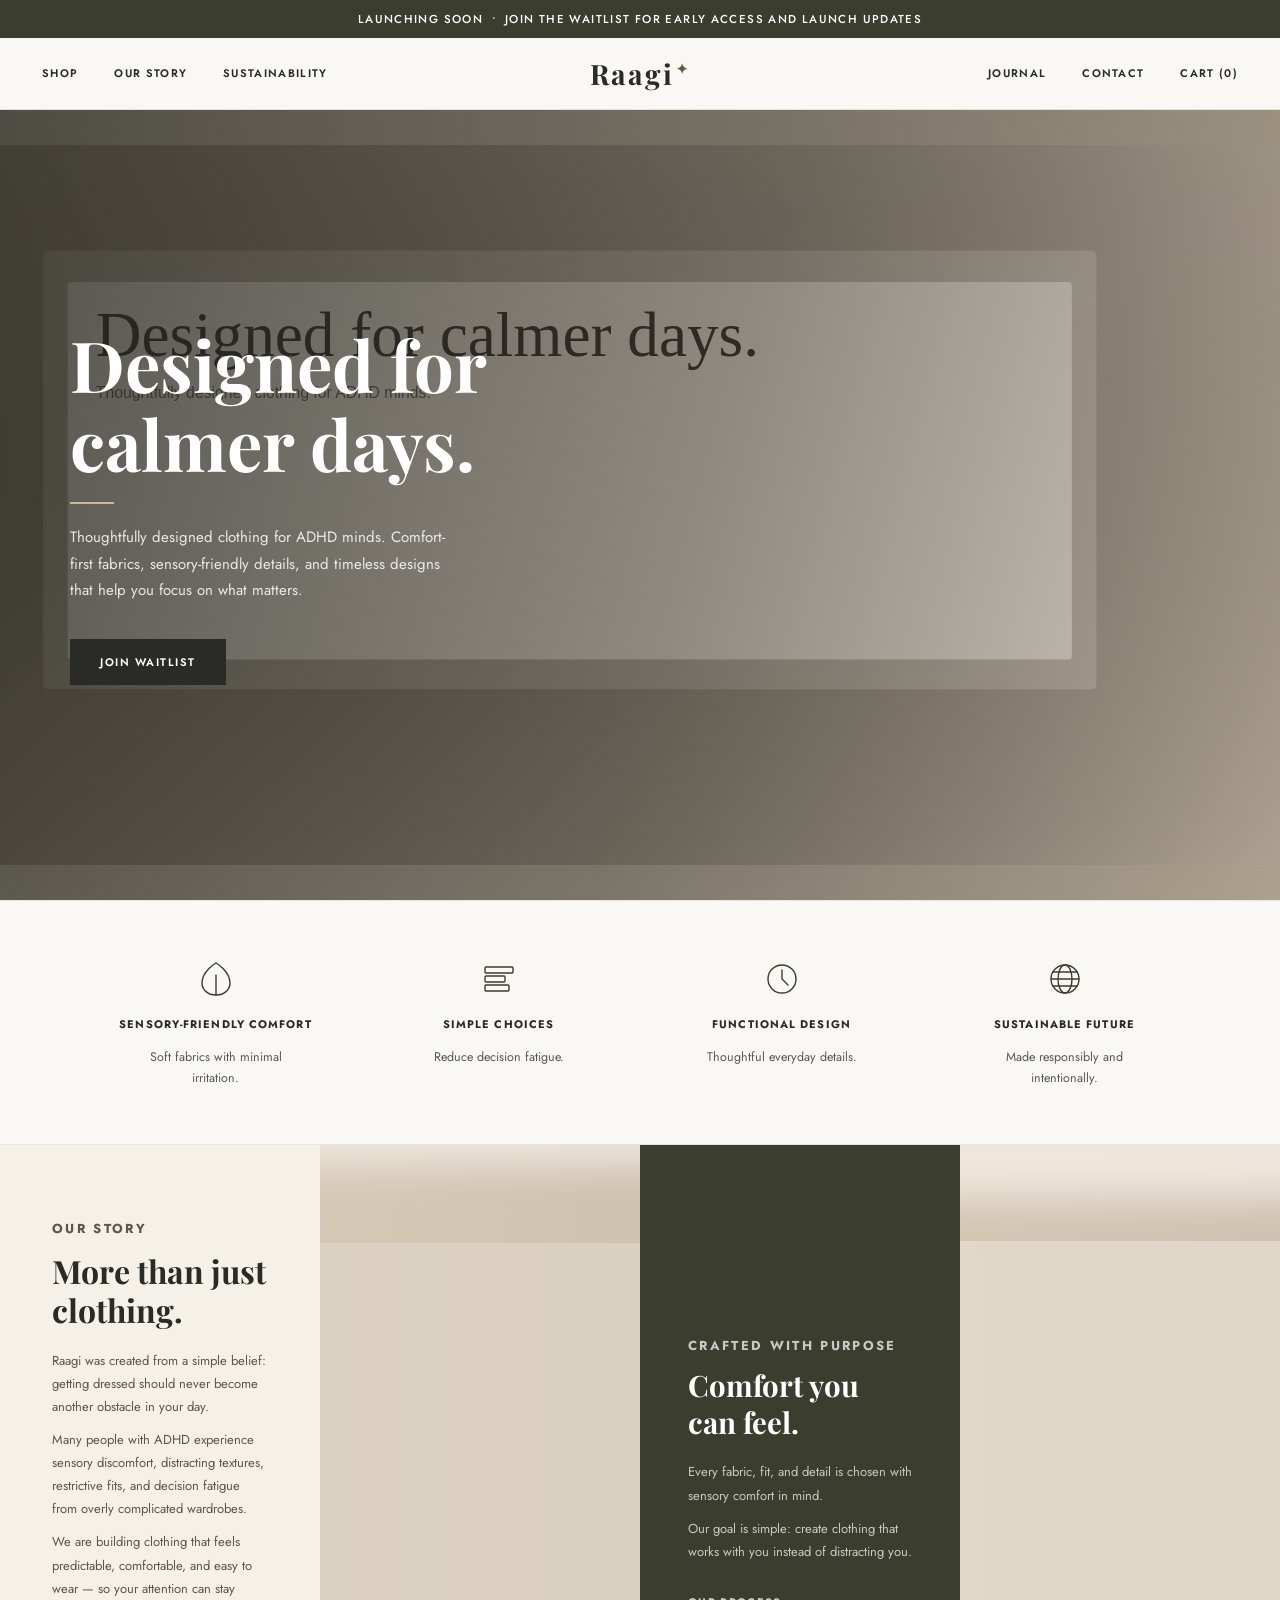
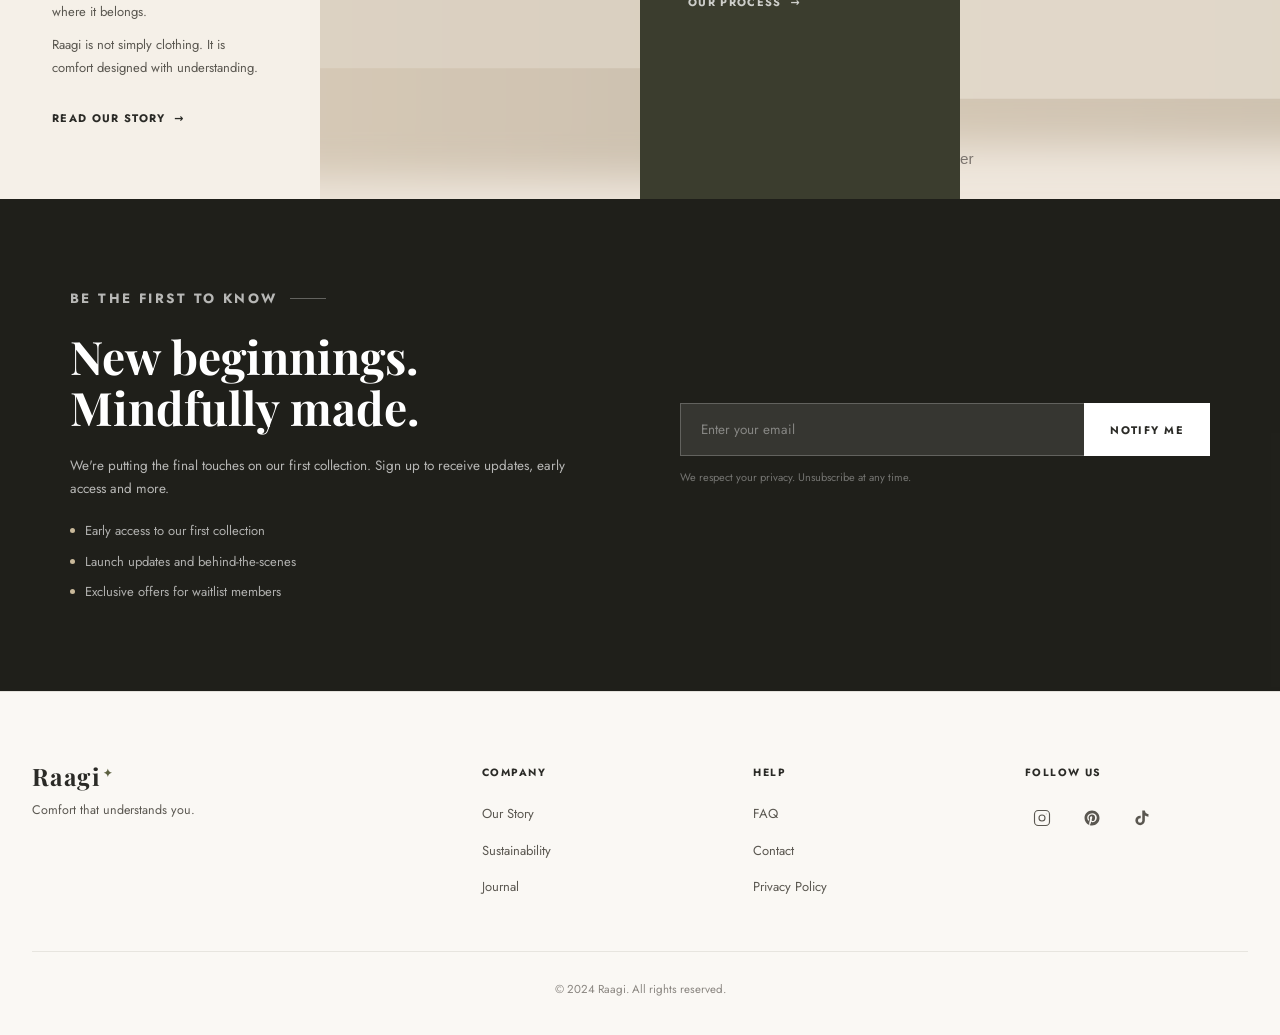
==== index.html @ 1d4636ae "Initial commit: Raagi landing page and shop" ====
<!DOCTYPE html>
<html lang="en">
<head>
  <meta charset="UTF-8" />
  <meta name="viewport" content="width=device-width, initial-scale=1.0" />
  <title>Raagi — Comfort that understands you.</title>
  <link rel="preconnect" href="https://fonts.googleapis.com" />
  <link rel="preconnect" href="https://fonts.gstatic.com" crossorigin />
  <link href="https://fonts.googleapis.com/css2?family=Playfair+Display:wght@400;700&family=Jost:wght@300;400;500;600;700&display=swap" rel="stylesheet" />
  <link rel="stylesheet" href="styles.css" />
</head>
<body>

  <!-- ── Announcement Bar ─────────────────────────────────── -->
  <div class="announcement-bar">
    Launching Soon &nbsp;•&nbsp; Join the waitlist for early access and launch updates
  </div>

  <!-- ── Navigation ──────────────────────────────────────── -->
  <nav class="site-nav" id="siteNav">
    <div class="nav-inner">
      <div class="nav-left">
        <a href="shop.html" class="nav-link">Shop</a>
        <a href="#story" class="nav-link">Our Story</a>
        <a href="#sustainability" class="nav-link">Sustainability</a>
      </div>

      <a href="index.html" class="nav-logo">
        <span class="nav-logo-text">Raagi<sup>✦</sup></span>
      </a>

      <div class="nav-right">
        <a href="#journal" class="nav-link">Journal</a>
        <a href="#contact" class="nav-link">Contact</a>
        <a href="#" class="nav-link">Cart (0)</a>
        <button class="nav-hamburger" id="menuBtn" aria-label="Open menu">
          <span></span><span></span><span></span>
        </button>
      </div>
    </div>
  </nav>

  <!-- Mobile Nav Overlay -->
  <div class="mobile-nav" id="mobileNav">
    <button class="mobile-nav-close" id="menuClose" aria-label="Close menu">&times;</button>
    <a href="shop.html" class="nav-link">Shop</a>
    <a href="#story" class="nav-link" data-close>Our Story</a>
    <a href="#sustainability" class="nav-link" data-close>Sustainability</a>
    <a href="#journal" class="nav-link" data-close>Journal</a>
    <a href="#contact" class="nav-link" data-close>Contact</a>
    <a href="#waitlist" class="nav-link" data-close>Join Waitlist</a>
  </div>

  <!-- ── Hero ────────────────────────────────────────────── -->
  <section class="hero">
    <div class="hero-img"></div>
    <div class="hero-overlay"></div>
    <div class="hero-content">
      <div class="hero-text">
        <h1>Designed for<br>calmer days.</h1>
        <div class="hero-divider"></div>
        <p>Thoughtfully designed clothing for ADHD minds. Comfort-first fabrics, sensory-friendly details, and timeless designs that help you focus on what matters.</p>
        <a href="#waitlist" class="btn-primary">Join Waitlist</a>
      </div>
    </div>
  </section>

  <!-- ── Values / Icons ──────────────────────────────────── -->
  <section class="values-section">
    <div class="values-inner">

      <div class="value-item">
        <div class="value-icon">
          <!-- Leaf / fabric icon -->
          <svg viewBox="0 0 44 44" xmlns="http://www.w3.org/2000/svg">
            <path d="M22 6 C22 6 8 14 8 26 C8 33 14 38 22 38 C30 38 36 33 36 26 C36 14 22 6 22 6Z"/>
            <line x1="22" y1="38" x2="22" y2="18"/>
          </svg>
        </div>
        <h3>Sensory-Friendly Comfort</h3>
        <p>Soft fabrics with minimal irritation.</p>
      </div>

      <div class="value-item">
        <div class="value-icon">
          <!-- Checkmark / decision icon -->
          <svg viewBox="0 0 44 44" xmlns="http://www.w3.org/2000/svg">
            <rect x="8" y="10" width="28" height="6" rx="1"/>
            <rect x="8" y="19" width="20" height="6" rx="1"/>
            <rect x="8" y="28" width="24" height="6" rx="1"/>
          </svg>
        </div>
        <h3>Simple Choices</h3>
        <p>Reduce decision fatigue.</p>
      </div>

      <div class="value-item">
        <div class="value-icon">
          <!-- Clock / functional icon -->
          <svg viewBox="0 0 44 44" xmlns="http://www.w3.org/2000/svg">
            <circle cx="22" cy="22" r="14"/>
            <polyline points="22,13 22,22 28,28"/>
          </svg>
        </div>
        <h3>Functional Design</h3>
        <p>Thoughtful everyday details.</p>
      </div>

      <div class="value-item">
        <div class="value-icon">
          <!-- Globe / sustainable icon -->
          <svg viewBox="0 0 44 44" xmlns="http://www.w3.org/2000/svg">
            <circle cx="22" cy="22" r="14"/>
            <ellipse cx="22" cy="22" rx="7" ry="14"/>
            <line x1="8" y1="22" x2="36" y2="22"/>
            <line x1="10" y1="15" x2="34" y2="15"/>
            <line x1="10" y1="29" x2="34" y2="29"/>
          </svg>
        </div>
        <h3>Sustainable Future</h3>
        <p>Made responsibly and intentionally.</p>
      </div>

    </div>
  </section>

  <!-- ── Story Section ───────────────────────────────────── -->
  <section class="story-section" id="story">
    <div class="story-grid">

      <!-- Left: text -->
      <div class="story-text-card">
        <p class="story-label">Our Story</p>
        <h2>More than just clothing.</h2>
        <p>Raagi was created from a simple belief: getting dressed should never become another obstacle in your day.</p>
        <p>Many people with ADHD experience sensory discomfort, distracting textures, restrictive fits, and decision fatigue from overly complicated wardrobes.</p>
        <p>We are building clothing that feels predictable, comfortable, and easy to wear — so your attention can stay where it belongs.</p>
        <p>Raagi is not simply clothing. It is comfort designed with understanding.</p>
        <a href="#story" class="link-arrow">Read Our Story &nbsp;→</a>
      </div>

      <!-- Fabric image -->
      <div class="story-img-card">
        <div class="img-placeholder" style="background: url('/images/story-fabric.svg') center/cover no-repeat, linear-gradient(140deg,#ede8df,#c9b99a);">
          &nbsp;
        </div>
      </div>

      <!-- Dark card -->
      <div class="story-dark-card">
        <p class="crafted-label">Crafted with Purpose</p>
        <h2>Comfort you can feel.</h2>
        <p>Every fabric, fit, and detail is chosen with sensory comfort in mind.</p>
        <p>Our goal is simple: create clothing that works with you instead of distracting you.</p>
        <a href="#" class="link-arrow-light">Our Process &nbsp;→</a>
      </div>

      <!-- Craftsmanship image -->
      <div class="story-craft-card">
        <div class="img-placeholder" style="background: url('/images/craftsmanship.svg') center/cover no-repeat, linear-gradient(140deg,#4a4d38,#2a2a26);">
          &nbsp;
        </div>
      </div>

    </div>
  </section>

  <!-- ── Waitlist ─────────────────────────────────────────── -->
  <section class="waitlist-section" id="waitlist">
    <div class="waitlist-bg"></div>
    <div class="waitlist-overlay"></div>
    <div class="waitlist-inner">

      <div class="waitlist-left">
        <p class="waitlist-eyebrow">Be the first to know</p>
        <h2>New beginnings.<br>Mindfully made.</h2>
        <p>We're putting the final touches on our first collection. Sign up to receive updates, early access and more.</p>
        <ul class="waitlist-bullets">
          <li>Early access to our first collection</li>
          <li>Launch updates and behind-the-scenes</li>
          <li>Exclusive offers for waitlist members</li>
        </ul>
      </div>

      <div class="waitlist-right">
        <div class="waitlist-form-wrap" id="waitlistFormWrap">
          <form class="waitlist-form" id="waitlistForm" novalidate>
            <input type="email" id="waitlistEmail" placeholder="Enter your email" autocomplete="email" required />
            <button type="submit">Notify Me</button>
          </form>
          <p class="waitlist-note">We respect your privacy. Unsubscribe at any time.</p>
        </div>
        <p class="waitlist-success" id="waitlistSuccess">
          Thank you — you're on the list. We'll be in touch soon.
        </p>
      </div>

    </div>
  </section>

  <!-- ── Footer ──────────────────────────────────────────── -->
  <footer class="site-footer">
    <div class="footer-inner">

      <div class="footer-brand">
        <div class="footer-logo-text">Raagi<sup>✦</sup></div>
        <p class="footer-brand-tagline">Comfort that understands you.</p>
      </div>

      <div class="footer-col">
        <h4>Company</h4>
        <ul>
          <li><a href="#story">Our Story</a></li>
          <li><a href="#sustainability">Sustainability</a></li>
          <li><a href="#journal">Journal</a></li>
        </ul>
      </div>

      <div class="footer-col">
        <h4>Help</h4>
        <ul>
          <li><a href="#faq">FAQ</a></li>
          <li><a href="#contact">Contact</a></li>
          <li><a href="#privacy">Privacy Policy</a></li>
        </ul>
      </div>

      <div class="footer-col">
        <h4>Follow Us</h4>
        <div class="footer-social">
          <!-- Instagram -->
          <a href="#" aria-label="Instagram">
            <svg viewBox="0 0 24 24" fill="none" stroke="currentColor" stroke-width="1.5" stroke-linecap="round" stroke-linejoin="round" xmlns="http://www.w3.org/2000/svg">
              <rect x="2" y="2" width="20" height="20" rx="5" ry="5"/>
              <circle cx="12" cy="12" r="4"/>
              <circle cx="17.5" cy="6.5" r="0.5" fill="currentColor" stroke="none"/>
            </svg>
          </a>
          <!-- Pinterest -->
          <a href="#" aria-label="Pinterest">
            <svg viewBox="0 0 24 24" fill="currentColor" xmlns="http://www.w3.org/2000/svg">
              <path d="M12 2C6.477 2 2 6.477 2 12c0 4.236 2.636 7.855 6.356 9.312-.088-.791-.167-2.005.035-2.868.181-.78 1.172-4.97 1.172-4.97s-.299-.598-.299-1.482c0-1.388.806-2.428 1.808-2.428.853 0 1.267.641 1.267 1.408 0 .858-.546 2.14-.828 3.33-.236.995.499 1.806 1.476 1.806 1.773 0 3.137-1.868 3.137-4.567 0-2.387-1.715-4.055-4.165-4.055-2.837 0-4.502 2.128-4.502 4.328 0 .857.33 1.775.741 2.276a.3.3 0 0 1 .069.284c-.075.314-.243.995-.276 1.134-.044.181-.146.219-.337.132-1.249-.581-2.03-2.407-2.03-3.874 0-3.154 2.292-6.052 6.608-6.052 3.469 0 6.165 2.473 6.165 5.776 0 3.447-2.173 6.22-5.19 6.22-1.013 0-1.966-.527-2.292-1.148l-.623 2.378c-.226.869-.835 1.958-1.244 2.621.938.29 1.931.446 2.962.446 5.523 0 10-4.477 10-10S17.523 2 12 2z"/>
            </svg>
          </a>
          <!-- TikTok -->
          <a href="#" aria-label="TikTok">
            <svg viewBox="0 0 24 24" fill="currentColor" xmlns="http://www.w3.org/2000/svg">
              <path d="M19.59 6.69a4.83 4.83 0 0 1-3.77-4.25V2h-3.45v13.67a2.89 2.89 0 0 1-2.88 2.5 2.89 2.89 0 0 1-2.89-2.89 2.89 2.89 0 0 1 2.89-2.89c.28 0 .54.04.79.1V9.01a6.33 6.33 0 0 0-.79-.05 6.34 6.34 0 0 0-6.34 6.34 6.34 6.34 0 0 0 6.34 6.34 6.34 6.34 0 0 0 6.33-6.34V8.69a8.18 8.18 0 0 0 4.78 1.52V6.75a4.85 4.85 0 0 1-1.01-.06z"/>
            </svg>
          </a>
        </div>
      </div>

    </div>
    <div class="footer-bottom">
      &copy; 2024 Raagi. All rights reserved.
    </div>
  </footer>

  <script src="script.js"></script>
</body>
</html>
---- styles.css ----
/* ============================================================
   RAAGI — Main Stylesheet
   ============================================================ */

/* ── Reset & Base ─────────────────────────────────────────── */
*, *::before, *::after { box-sizing: border-box; margin: 0; padding: 0; }

:root {
  --olive:       #3b3d2e;
  --olive-mid:   #4a4d38;
  --olive-light: #5c6040;
  --beige:       #f5f0e8;
  --beige-mid:   #ede8df;
  --cream:       #faf8f4;
  --sand:        #c9b99a;
  --charcoal:    #2a2a26;
  --text:        #2a2a26;
  --text-soft:   #5a5750;
  --text-muted:  #8a8680;
  --white:       #ffffff;

  --font-serif:  'Playfair Display', Georgia, 'Times New Roman', serif;
  --font-sans:   'Jost', 'Inter', system-ui, sans-serif;

  --nav-h:       72px;
  --bar-h:       38px;
}

html { scroll-behavior: smooth; }

body {
  font-family: var(--font-sans);
  font-size: 15px;
  line-height: 1.65;
  color: var(--text);
  background: var(--cream);
  -webkit-font-smoothing: antialiased;
}

a { color: inherit; text-decoration: none; }
img { display: block; width: 100%; height: 100%; object-fit: cover; }
ul { list-style: none; }
button { cursor: pointer; border: none; background: none; font-family: inherit; }

/* ── Announcement Bar ─────────────────────────────────────── */
.announcement-bar {
  background: var(--olive);
  color: var(--white);
  text-align: center;
  font-size: 11.5px;
  font-weight: 500;
  letter-spacing: 0.12em;
  text-transform: uppercase;
  padding: 0 20px;
  height: var(--bar-h);
  display: flex;
  align-items: center;
  justify-content: center;
  position: relative;
  z-index: 200;
}

/* ── Navigation ───────────────────────────────────────────── */
.site-nav {
  position: sticky;
  top: 0;
  z-index: 100;
  background: var(--cream);
  border-bottom: 1px solid rgba(58,61,46,.12);
  height: var(--nav-h);
  transition: box-shadow .3s;
}
.site-nav.scrolled { box-shadow: 0 2px 18px rgba(42,42,38,.08); }

.nav-inner {
  max-width: 1260px;
  margin: 0 auto;
  padding: 0 32px;
  height: 100%;
  display: grid;
  grid-template-columns: 1fr auto 1fr;
  align-items: center;
}

.nav-left, .nav-right {
  display: flex;
  align-items: center;
  gap: 36px;
}
.nav-right { justify-content: flex-end; }

.nav-link {
  font-size: 11px;
  font-weight: 600;
  letter-spacing: .12em;
  text-transform: uppercase;
  color: var(--text);
  transition: color .2s;
}
.nav-link:hover { color: var(--olive-light); }

.nav-logo {
  text-align: center;
  display: flex;
  flex-direction: column;
  align-items: center;
  line-height: 1;
}
.nav-logo-text {
  font-family: var(--font-serif);
  font-size: 28px;
  font-weight: 700;
  letter-spacing: .08em;
  color: var(--charcoal);
  line-height: 1;
  display: flex;
  align-items: flex-start;
  gap: 2px;
}
.nav-logo-text sup {
  font-size: 14px;
  color: var(--olive-light);
  margin-top: 2px;
}

/* Mobile hamburger */
.nav-hamburger {
  display: none;
  flex-direction: column;
  gap: 5px;
  padding: 6px;
  background: none;
  border: none;
  cursor: pointer;
}
.nav-hamburger span {
  display: block;
  width: 22px;
  height: 1.5px;
  background: var(--charcoal);
  transition: .3s;
}

.mobile-nav {
  display: none;
  position: fixed;
  inset: 0;
  background: var(--cream);
  z-index: 300;
  flex-direction: column;
  align-items: center;
  justify-content: center;
  gap: 32px;
}
.mobile-nav.open { display: flex; }
.mobile-nav .nav-link { font-size: 16px; letter-spacing: .1em; }
.mobile-nav-close {
  position: absolute;
  top: 20px;
  right: 24px;
  font-size: 28px;
  color: var(--charcoal);
  background: none;
  border: none;
  cursor: pointer;
  line-height: 1;
}

/* ── Buttons ──────────────────────────────────────────────── */
.btn-primary {
  display: inline-block;
  background: var(--charcoal);
  color: var(--white);
  font-size: 11px;
  font-weight: 600;
  letter-spacing: .14em;
  text-transform: uppercase;
  padding: 14px 30px;
  transition: background .25s, transform .2s;
}
.btn-primary:hover { background: var(--olive); transform: translateY(-1px); }

.btn-outline {
  display: inline-block;
  border: 1.5px solid var(--charcoal);
  color: var(--charcoal);
  font-size: 11px;
  font-weight: 600;
  letter-spacing: .14em;
  text-transform: uppercase;
  padding: 13px 28px;
  transition: background .25s, color .25s, transform .2s;
}
.btn-outline:hover { background: var(--charcoal); color: var(--white); transform: translateY(-1px); }

/* ── Hero Section ─────────────────────────────────────────── */
.hero {
  position: relative;
  height: calc(100vh - var(--nav-h) - var(--bar-h));
  min-height: 560px;
  max-height: 900px;
  overflow: hidden;
}
.hero-img {
  position: absolute;
  inset: 0;
  background: #4a4840 url('/images/hero.svg') center/cover no-repeat;
}
.hero-overlay {
  position: absolute;
  inset: 0;
  background: linear-gradient(
    105deg,
    rgba(30,30,24,.74) 0%,
    rgba(30,30,24,.46) 55%,
    rgba(30,30,24,.12) 100%
  );
}
.hero-content {
  position: relative;
  z-index: 2;
  height: 100%;
  display: flex;
  align-items: center;
  max-width: 1260px;
  margin: 0 auto;
  padding: 0 60px;
}
.hero-text { max-width: 520px; }

.hero-text h1 {
  font-family: var(--font-serif);
  font-size: clamp(36px, 5.5vw, 72px);
  font-weight: 700;
  color: var(--white);
  line-height: 1.12;
  margin-bottom: 12px;
}
.hero-divider {
  width: 44px;
  height: 2px;
  background: var(--sand);
  margin: 20px 0;
}
.hero-text p {
  font-size: clamp(13px, 1.2vw, 15px);
  color: rgba(255,255,255,.85);
  line-height: 1.75;
  max-width: 380px;
  margin-bottom: 36px;
}

/* ── Values / Icons Section ───────────────────────────────── */
.values-section {
  background: var(--cream);
  border-top: 1px solid rgba(58,61,46,.10);
  border-bottom: 1px solid rgba(58,61,46,.10);
  padding: 56px 32px;
}
.values-inner {
  max-width: 1100px;
  margin: 0 auto;
  display: grid;
  grid-template-columns: repeat(4, 1fr);
  gap: 32px;
}
.value-item {
  display: flex;
  flex-direction: column;
  align-items: center;
  text-align: center;
  gap: 14px;
}
.value-icon {
  width: 44px;
  height: 44px;
  color: var(--olive);
}
.value-icon svg {
  width: 100%;
  height: 100%;
  stroke: currentColor;
  fill: none;
  stroke-width: 1.4;
  stroke-linecap: round;
  stroke-linejoin: round;
}
.value-item h3 {
  font-size: 11px;
  font-weight: 700;
  letter-spacing: .10em;
  text-transform: uppercase;
  color: var(--charcoal);
}
.value-item p {
  font-size: 12.5px;
  color: var(--text-soft);
  line-height: 1.65;
  max-width: 180px;
}

/* ── Story Section ────────────────────────────────────────── */
.story-section { background: var(--beige); }

.story-grid {
  display: grid;
  grid-template-columns: 1fr 1fr 1fr 1fr;
  min-height: 560px;
}

.story-text-card {
  padding: 72px 52px;
  display: flex;
  flex-direction: column;
  justify-content: center;
  background: var(--beige);
}
.story-label {
  font-size: 10px;
  font-weight: 700;
  letter-spacing: .18em;
  text-transform: uppercase;
  color: var(--text-muted);
  margin-bottom: 20px;
}
.story-text-card h2 {
  font-family: var(--font-serif);
  font-size: clamp(22px, 2.5vw, 34px);
  font-weight: 700;
  color: var(--charcoal);
  line-height: 1.22;
  margin-bottom: 20px;
}
.story-text-card p {
  font-size: 13px;
  color: var(--text-soft);
  line-height: 1.78;
  margin-bottom: 10px;
}
.link-arrow {
  display: inline-flex;
  align-items: center;
  gap: 8px;
  font-size: 11px;
  font-weight: 700;
  letter-spacing: .12em;
  text-transform: uppercase;
  color: var(--charcoal);
  margin-top: 20px;
  transition: gap .2s;
  border: none;
  background: none;
  cursor: pointer;
}
.link-arrow:hover { gap: 14px; }

.story-img-card { overflow: hidden; min-height: 360px; }
.img-placeholder {
  width: 100%;
  height: 100%;
  background: linear-gradient(140deg, var(--beige-mid) 0%, var(--sand) 100%);
  display: flex;
  align-items: center;
  justify-content: center;
  color: rgba(255,255,255,.55);
  font-size: 11px;
  letter-spacing: .08em;
  text-transform: uppercase;
}

.story-dark-card {
  background: var(--olive);
  padding: 72px 48px;
  display: flex;
  flex-direction: column;
  justify-content: center;
}
.crafted-label {
  font-size: 10px;
  font-weight: 700;
  letter-spacing: .18em;
  text-transform: uppercase;
  color: rgba(255,255,255,.45);
  margin-bottom: 20px;
}
.story-dark-card h2 {
  font-family: var(--font-serif);
  font-size: clamp(22px, 2.3vw, 32px);
  font-weight: 700;
  color: var(--white);
  line-height: 1.25;
  margin-bottom: 20px;
}
.story-dark-card p {
  font-size: 13px;
  color: rgba(255,255,255,.72);
  line-height: 1.78;
  margin-bottom: 10px;
}
.link-arrow-light {
  display: inline-flex;
  align-items: center;
  gap: 8px;
  font-size: 11px;
  font-weight: 700;
  letter-spacing: .12em;
  text-transform: uppercase;
  color: rgba(255,255,255,.75);
  margin-top: 20px;
  transition: gap .2s, color .2s;
  border: none;
  background: none;
  cursor: pointer;
}
.link-arrow-light:hover { gap: 14px; color: var(--white); }

.story-craft-card { overflow: hidden; }

/* ── Waitlist Section ─────────────────────────────────────── */
.waitlist-section {
  position: relative;
  overflow: hidden;
  min-height: 460px;
  display: flex;
  align-items: center;
}
.waitlist-bg {
  position: absolute;
  inset: 0;
  background: var(--charcoal);
}
.waitlist-overlay {
  position: absolute;
  inset: 0;
  background: rgba(28,28,22,.70);
}
.waitlist-inner {
  position: relative;
  z-index: 2;
  max-width: 1260px;
  margin: 0 auto;
  padding: 88px 60px;
  width: 100%;
  display: grid;
  grid-template-columns: 1fr 1fr;
  gap: 80px;
  align-items: center;
}
.waitlist-eyebrow {
  font-size: 10.5px;
  font-weight: 700;
  letter-spacing: .18em;
  text-transform: uppercase;
  color: rgba(255,255,255,.50);
  margin-bottom: 20px;
  display: flex;
  align-items: center;
  gap: 12px;
}
.waitlist-eyebrow::after {
  content: '';
  display: block;
  width: 36px;
  height: 1px;
  background: rgba(255,255,255,.3);
}
.waitlist-left h2 {
  font-family: var(--font-serif);
  font-size: clamp(28px, 3.6vw, 52px);
  font-weight: 700;
  color: var(--white);
  line-height: 1.12;
  margin-bottom: 20px;
}
.waitlist-left p {
  font-size: 13.5px;
  color: rgba(255,255,255,.68);
  line-height: 1.72;
  margin-bottom: 20px;
}
.waitlist-bullets { display: flex; flex-direction: column; gap: 9px; }
.waitlist-bullets li {
  font-size: 13px;
  color: rgba(255,255,255,.65);
  display: flex;
  align-items: center;
  gap: 10px;
}
.waitlist-bullets li::before {
  content: '';
  width: 5px;
  height: 5px;
  border-radius: 50%;
  background: var(--sand);
  flex-shrink: 0;
}

.waitlist-right { display: flex; flex-direction: column; }
.waitlist-form { display: flex; gap: 0; }
.waitlist-form input[type="email"] {
  flex: 1;
  padding: 16px 20px;
  font-family: var(--font-sans);
  font-size: 13.5px;
  background: rgba(255,255,255,.10);
  color: var(--white);
  outline: none;
  border: 1px solid rgba(255,255,255,.22);
  border-right: none;
  transition: background .2s;
}
.waitlist-form input::placeholder { color: rgba(255,255,255,.40); }
.waitlist-form input:focus { background: rgba(255,255,255,.16); }
.waitlist-form button {
  padding: 16px 26px;
  background: var(--white);
  color: var(--charcoal);
  font-family: var(--font-sans);
  font-size: 11px;
  font-weight: 700;
  letter-spacing: .13em;
  text-transform: uppercase;
  border: none;
  cursor: pointer;
  white-space: nowrap;
  transition: background .2s;
}
.waitlist-form button:hover { background: var(--beige); }
.waitlist-note {
  font-size: 11px;
  color: rgba(255,255,255,.38);
  margin-top: 12px;
}
.waitlist-success {
  display: none;
  color: rgba(255,255,255,.88);
  font-size: 14px;
  padding: 20px 0 4px;
  font-style: italic;
}
.waitlist-success.visible { display: block; }
.waitlist-form-wrap.hidden { display: none; }

/* ── Footer ───────────────────────────────────────────────── */
.site-footer {
  background: var(--cream);
  border-top: 1px solid rgba(58,61,46,.12);
  padding: 72px 32px 36px;
}
.footer-inner {
  max-width: 1260px;
  margin: 0 auto;
  display: grid;
  grid-template-columns: 1.8fr 1fr 1fr 1fr;
  gap: 48px;
  padding-bottom: 52px;
  border-bottom: 1px solid rgba(58,61,46,.10);
}
.footer-logo-text {
  font-family: var(--font-serif);
  font-size: 24px;
  font-weight: 700;
  color: var(--charcoal);
  letter-spacing: .06em;
  display: flex;
  align-items: flex-start;
  gap: 2px;
  line-height: 1;
}
.footer-logo-text sup {
  font-size: 11px;
  color: var(--olive-light);
  margin-top: 3px;
}
.footer-brand-tagline {
  font-size: 12.5px;
  color: var(--text-soft);
  line-height: 1.65;
  margin-top: 12px;
  max-width: 210px;
}
.footer-col h4 {
  font-size: 10.5px;
  font-weight: 700;
  letter-spacing: .14em;
  text-transform: uppercase;
  color: var(--charcoal);
  margin-bottom: 20px;
}
.footer-col ul { display: flex; flex-direction: column; gap: 12px; }
.footer-col ul a {
  font-size: 13px;
  color: var(--text-soft);
  transition: color .2s;
}
.footer-col ul a:hover { color: var(--charcoal); }
.footer-social { display: flex; gap: 16px; margin-top: 4px; }
.footer-social a {
  width: 34px;
  height: 34px;
  display: flex;
  align-items: center;
  justify-content: center;
  color: var(--text-soft);
  transition: color .2s;
}
.footer-social a:hover { color: var(--charcoal); }
.footer-social svg { width: 18px; height: 18px; }
.footer-bottom {
  max-width: 1260px;
  margin: 28px auto 0;
  text-align: center;
  font-size: 11.5px;
  color: var(--text-muted);
}

/* ── Shop Page ────────────────────────────────────────────── */
.shop-hero {
  background: var(--beige);
  text-align: center;
  padding: 88px 32px 72px;
  border-bottom: 1px solid rgba(58,61,46,.10);
}
.shop-eyebrow {
  font-size: 10.5px;
  font-weight: 700;
  letter-spacing: .18em;
  text-transform: uppercase;
  color: var(--text-muted);
  margin-bottom: 16px;
}
.shop-hero h1 {
  font-family: var(--font-serif);
  font-size: clamp(30px, 4vw, 52px);
  font-weight: 700;
  color: var(--charcoal);
  margin-bottom: 16px;
}
.shop-hero p {
  font-size: 15px;
  color: var(--text-soft);
  max-width: 520px;
  margin: 0 auto;
  line-height: 1.72;
}

.products-section {
  background: var(--cream);
  padding: 80px 32px 100px;
}
.products-grid {
  max-width: 1200px;
  margin: 0 auto;
  display: grid;
  grid-template-columns: repeat(3, 1fr);
  gap: 48px 32px;
}
.product-card { display: flex; flex-direction: column; }
.product-img-wrap {
  position: relative;
  aspect-ratio: 3/4;
  overflow: hidden;
  background: var(--beige-mid);
  margin-bottom: 20px;
}
.product-img-ph {
  width: 100%;
  height: 100%;
  background: linear-gradient(140deg, var(--beige-mid) 0%, var(--sand) 100%);
  display: flex;
  align-items: center;
  justify-content: center;
  color: rgba(255,255,255,.55);
  font-size: 11px;
  letter-spacing: .08em;
  text-transform: uppercase;
  transition: transform .5s ease;
}
.product-card:hover .product-img-ph { transform: scale(1.04); }
.product-badge {
  position: absolute;
  top: 14px;
  left: 14px;
  background: var(--olive);
  color: var(--white);
  font-size: 9.5px;
  font-weight: 700;
  letter-spacing: .12em;
  text-transform: uppercase;
  padding: 5px 11px;
  z-index: 1;
}
.product-name {
  font-family: var(--font-serif);
  font-size: 17px;
  font-weight: 700;
  color: var(--charcoal);
  margin-bottom: 7px;
}
.product-desc {
  font-size: 12.5px;
  color: var(--text-soft);
  line-height: 1.65;
  margin-bottom: 14px;
}
.product-swatches {
  display: flex;
  align-items: center;
  gap: 7px;
}
.swatch {
  width: 16px;
  height: 16px;
  border-radius: 50%;
  border: 1.5px solid rgba(0,0,0,.12);
  flex-shrink: 0;
  title: attr(data-name);
}
.swatch.sage       { background: #87956e; }
.swatch.sand       { background: #c9b99a; }
.swatch.cream-sw   { background: #ede8df; border-color: rgba(0,0,0,.18); }
.swatch.charcoal-s { background: #3a3a36; }
.swatch.dusty-blue { background: #8fa3b1; }
.swatch-label {
  font-size: 11px;
  color: var(--text-muted);
  margin-left: 3px;
}

/* ── Responsive ───────────────────────────────────────────── */
@media (max-width: 1100px) {
  .story-grid {
    grid-template-columns: 1fr 1fr;
    grid-template-rows: auto auto;
  }
  .story-text-card { grid-column: 1; grid-row: 1; }
  .story-img-card  { grid-column: 2; grid-row: 1; min-height: 360px; }
  .story-dark-card { grid-column: 2; grid-row: 2; }
  .story-craft-card { display: none; }
  .story-img-card.second { grid-column: 1; grid-row: 2; }
}

@media (max-width: 900px) {
  .values-inner { grid-template-columns: repeat(2, 1fr); gap: 36px 24px; }
  .waitlist-inner { grid-template-columns: 1fr; gap: 40px; padding: 64px 40px; }
  .footer-inner { grid-template-columns: 1fr 1fr; row-gap: 40px; }
  .products-grid { grid-template-columns: repeat(2, 1fr); }
  .nav-left .nav-link,
  .nav-right .nav-link { display: none; }
  .nav-hamburger { display: flex; }
}

@media (max-width: 680px) {
  :root { --nav-h: 60px; --bar-h: 34px; }
  .hero-content { padding: 0 28px; }
  .hero-text p { max-width: 100%; }
  .story-grid { grid-template-columns: 1fr; }
  .story-img-card  { min-height: 280px; grid-column: 1; grid-row: auto; }
  .story-dark-card { grid-column: 1; grid-row: auto; }
  .story-text-card { padding: 52px 28px; }
  .story-dark-card  { padding: 52px 28px; }
  .story-craft-card { display: none; }
  .footer-inner { grid-template-columns: 1fr; }
  .waitlist-inner { padding: 56px 28px; }
  .waitlist-form { flex-direction: column; }
  .waitlist-form input[type="email"] {
    border-right: 1px solid rgba(255,255,255,.22);
    border-bottom: none;
  }
  .products-grid { grid-template-columns: 1fr; max-width: 420px; }
  .announcement-bar { font-size: 10px; letter-spacing: .07em; }
  .nav-inner { padding: 0 20px; }
  .hero-text h1 { font-size: 36px; }
}
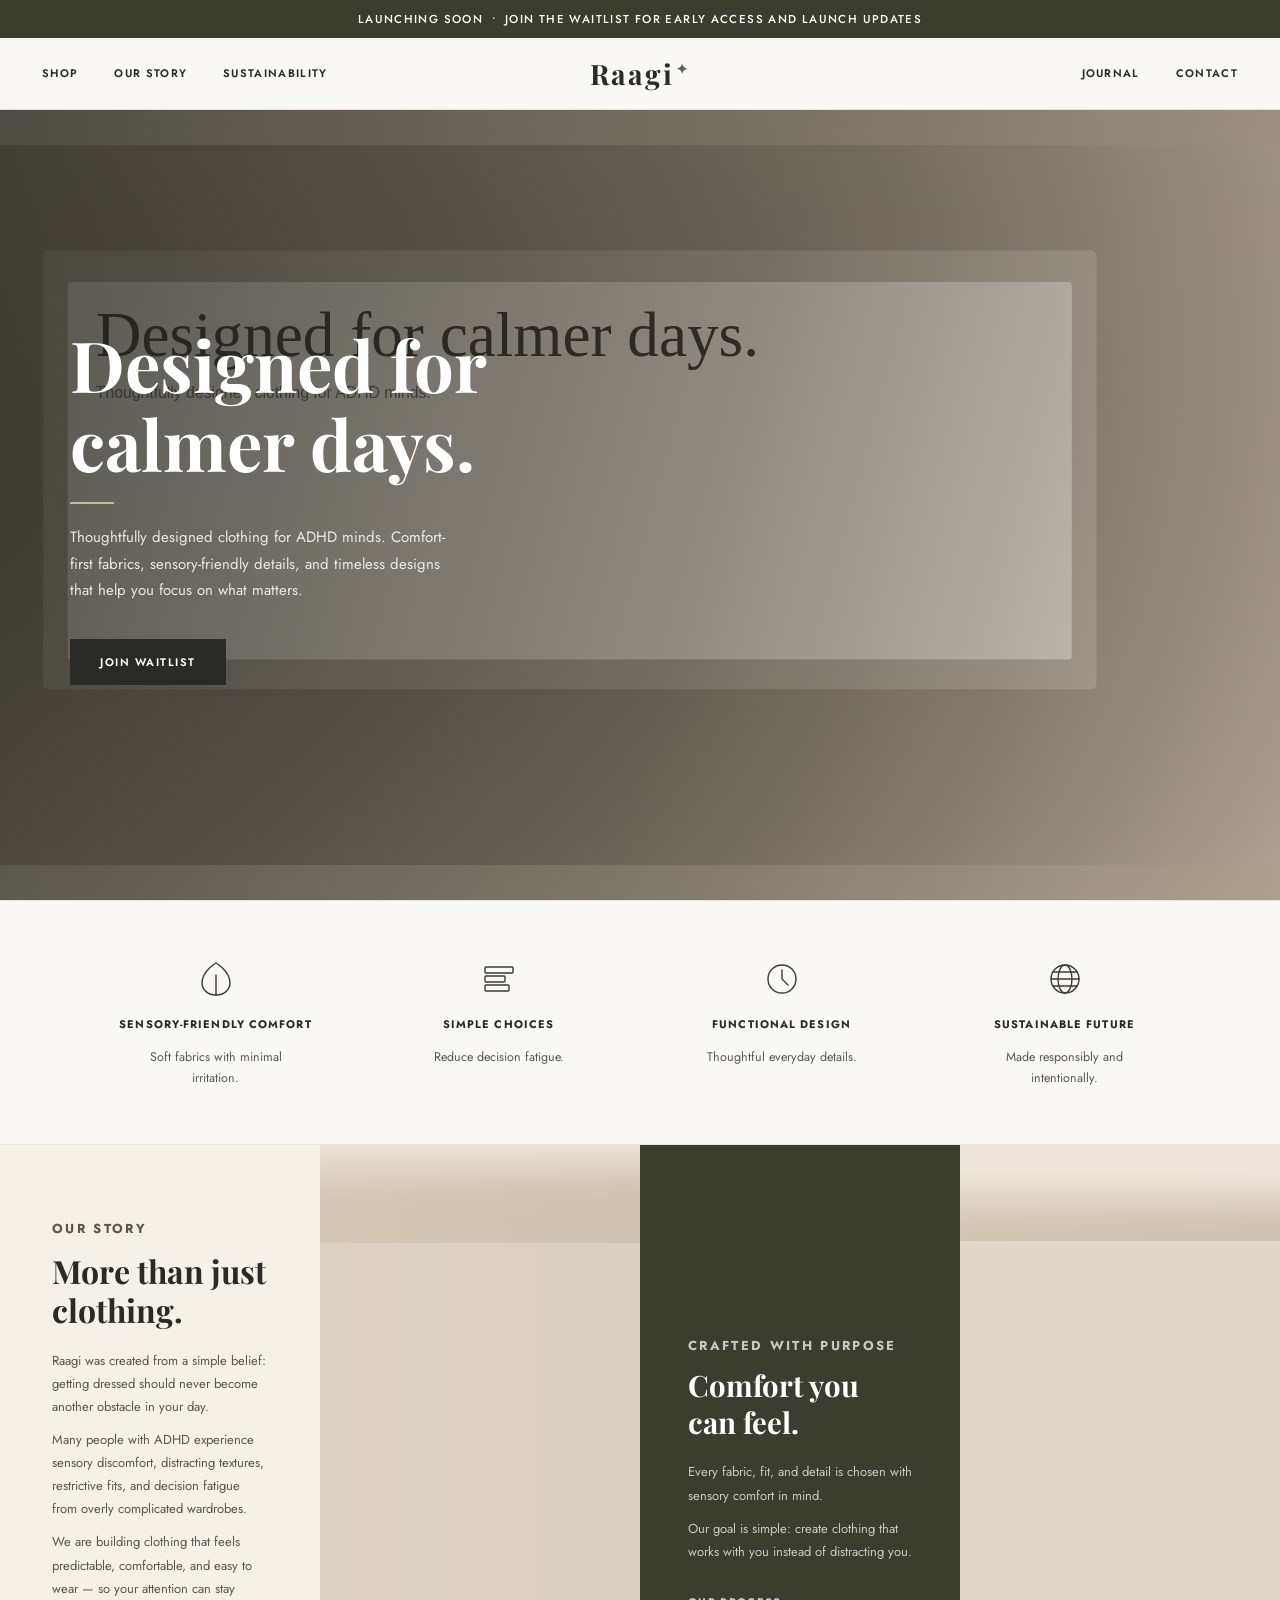
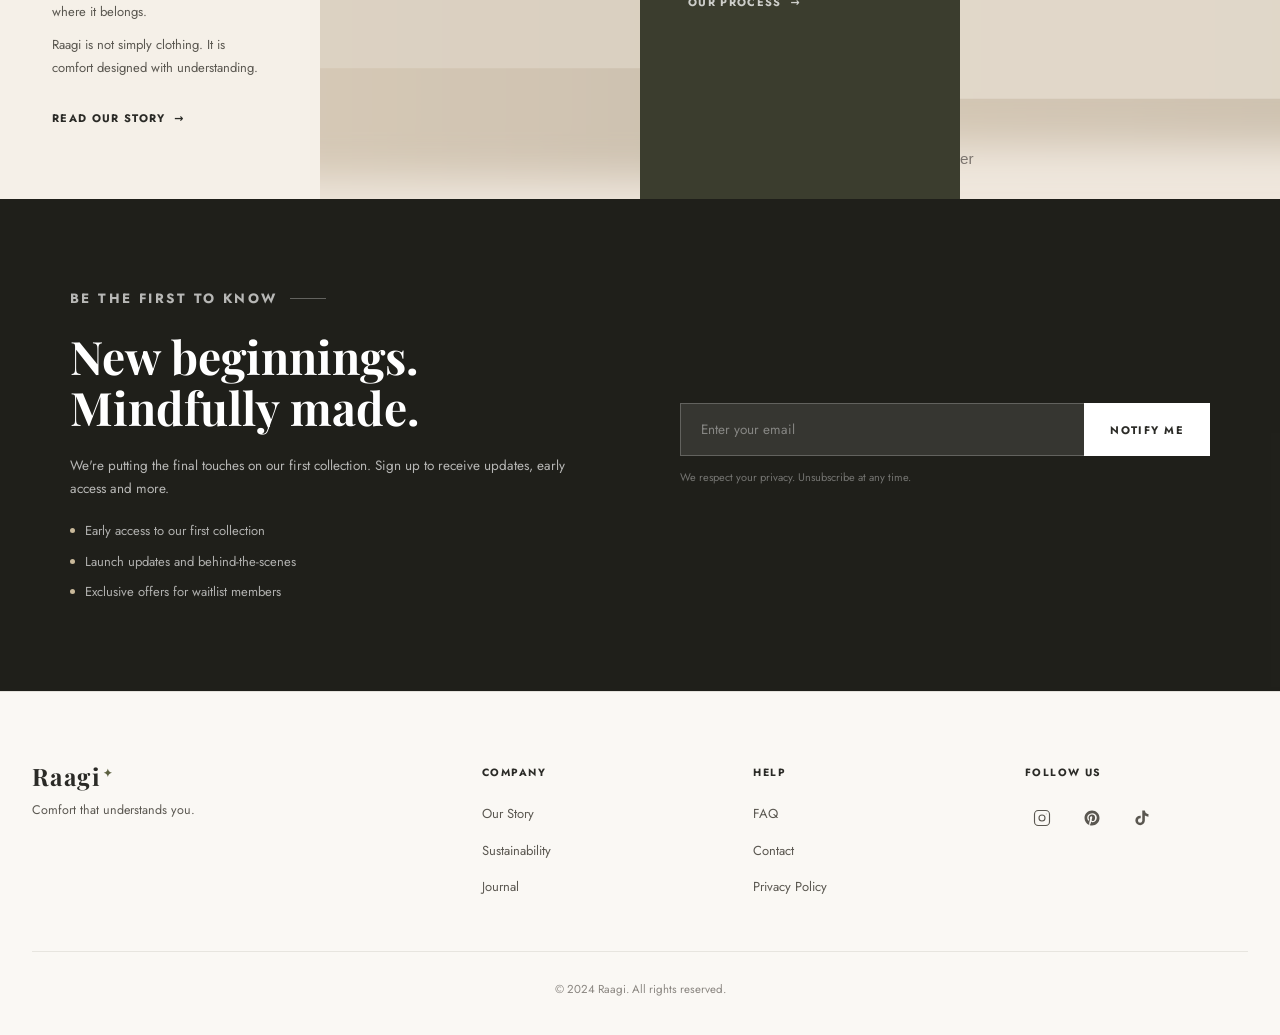
==== commit bf1153d5: "Fix nav links, remove cart, add Formspree form integration" ====
--- a/index.html
+++ b/index.html
@@ -22,7 +22,7 @@
       <div class="nav-left">
         <a href="shop.html" class="nav-link">Shop</a>
         <a href="#story" class="nav-link">Our Story</a>
-        <a href="#sustainability" class="nav-link">Sustainability</a>
+        <a href="#story" class="nav-link">Sustainability</a>
       </div>
 
       <a href="index.html" class="nav-logo">
@@ -30,9 +30,8 @@
       </a>
 
       <div class="nav-right">
-        <a href="#journal" class="nav-link">Journal</a>
-        <a href="#contact" class="nav-link">Contact</a>
-        <a href="#" class="nav-link">Cart (0)</a>
+        <a href="#waitlist" class="nav-link">Journal</a>
+        <a href="#waitlist" class="nav-link">Contact</a>
         <button class="nav-hamburger" id="menuBtn" aria-label="Open menu">
           <span></span><span></span><span></span>
         </button>
@@ -45,9 +44,9 @@
     <button class="mobile-nav-close" id="menuClose" aria-label="Close menu">&times;</button>
     <a href="shop.html" class="nav-link">Shop</a>
     <a href="#story" class="nav-link" data-close>Our Story</a>
-    <a href="#sustainability" class="nav-link" data-close>Sustainability</a>
-    <a href="#journal" class="nav-link" data-close>Journal</a>
-    <a href="#contact" class="nav-link" data-close>Contact</a>
+    <a href="#story" class="nav-link" data-close>Sustainability</a>
+    <a href="#waitlist" class="nav-link" data-close>Journal</a>
+    <a href="#waitlist" class="nav-link" data-close>Contact</a>
     <a href="#waitlist" class="nav-link" data-close>Join Waitlist</a>
   </div>
 
@@ -184,8 +183,8 @@
 
       <div class="waitlist-right">
         <div class="waitlist-form-wrap" id="waitlistFormWrap">
-          <form class="waitlist-form" id="waitlistForm" novalidate>
-            <input type="email" id="waitlistEmail" placeholder="Enter your email" autocomplete="email" required />
+          <form class="waitlist-form" id="waitlistForm" method="POST" action="https://formspree.io/f/YOUR_FORM_ID" novalidate>
+            <input type="email" id="waitlistEmail" name="email" placeholder="Enter your email" autocomplete="email" required />
             <button type="submit">Notify Me</button>
           </form>
           <p class="waitlist-note">We respect your privacy. Unsubscribe at any time.</p>
@@ -211,17 +210,17 @@
         <h4>Company</h4>
         <ul>
           <li><a href="#story">Our Story</a></li>
-          <li><a href="#sustainability">Sustainability</a></li>
-          <li><a href="#journal">Journal</a></li>
+          <li><a href="#story">Sustainability</a></li>
+          <li><a href="#waitlist">Journal</a></li>
         </ul>
       </div>
 
       <div class="footer-col">
         <h4>Help</h4>
         <ul>
-          <li><a href="#faq">FAQ</a></li>
-          <li><a href="#contact">Contact</a></li>
-          <li><a href="#privacy">Privacy Policy</a></li>
+          <li><a href="#waitlist">FAQ</a></li>
+          <li><a href="#waitlist">Contact</a></li>
+          <li><a href="#waitlist">Privacy Policy</a></li>
         </ul>
       </div>
 
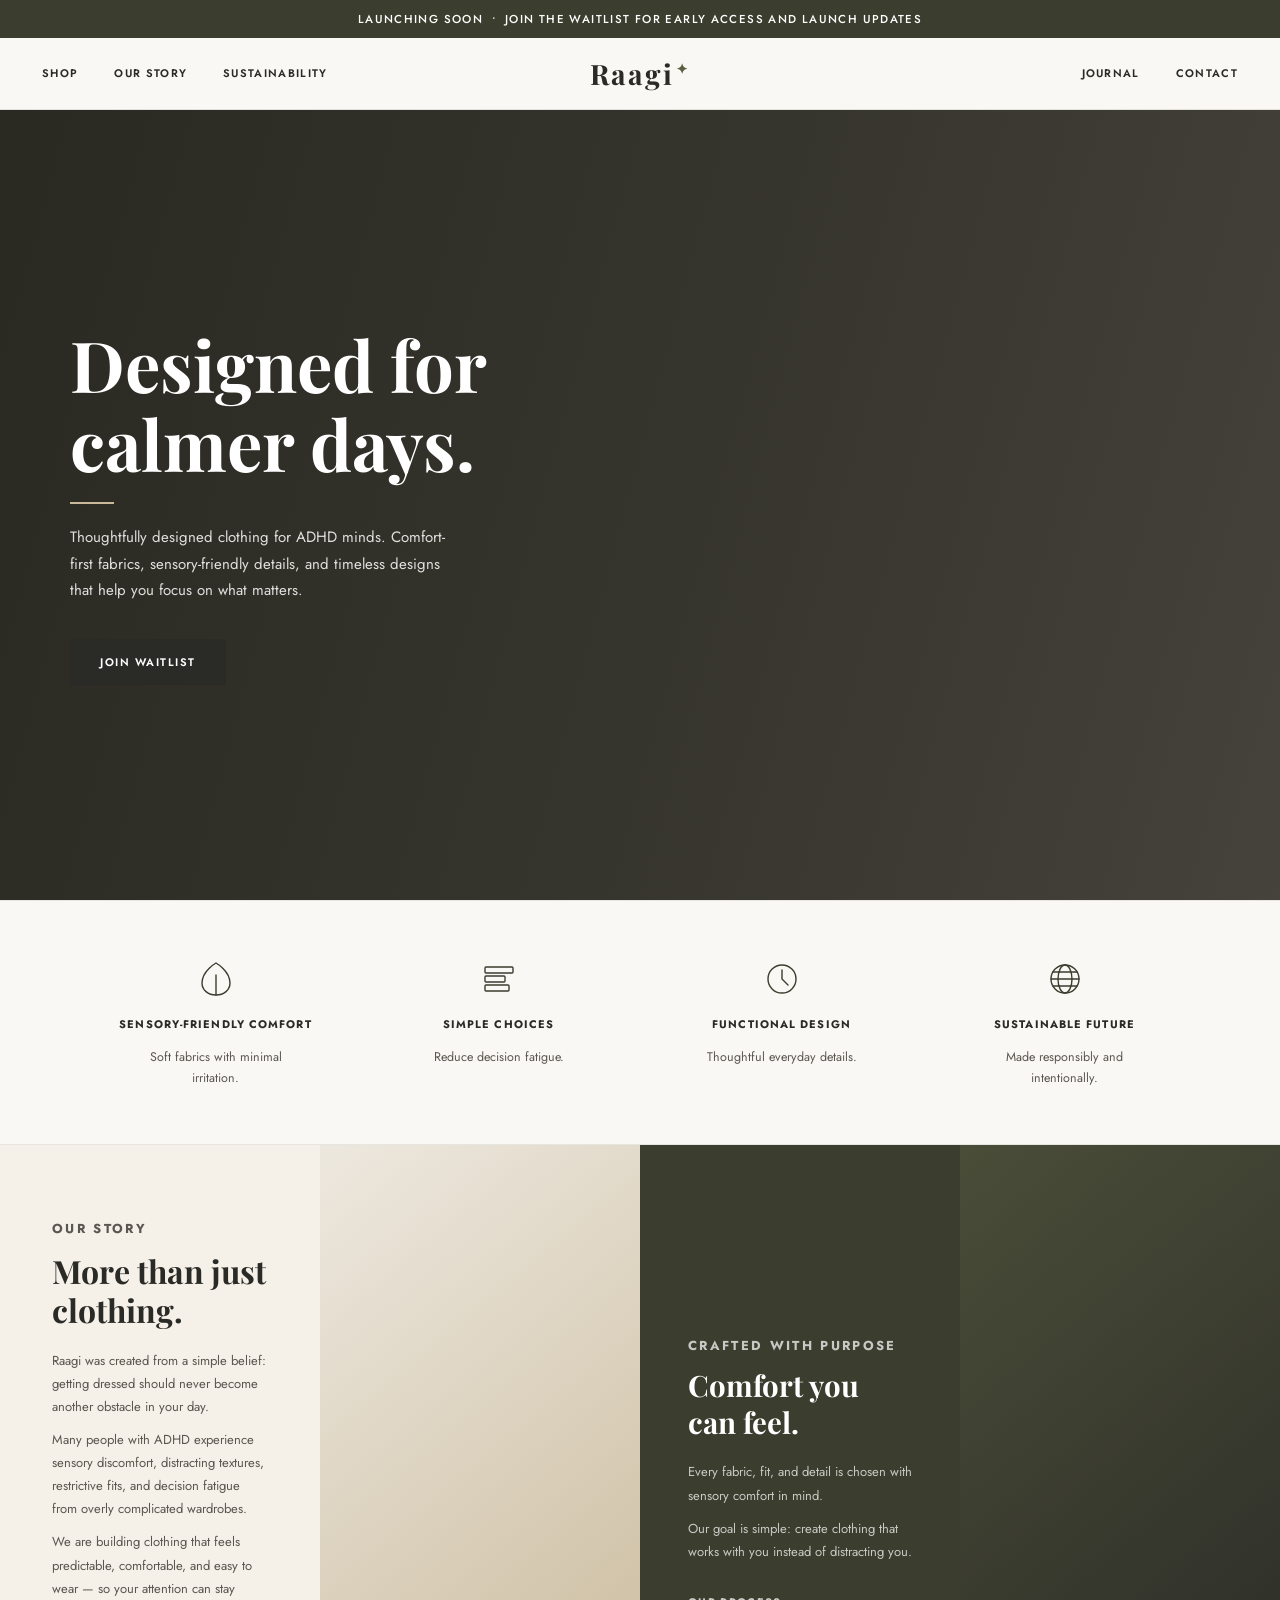
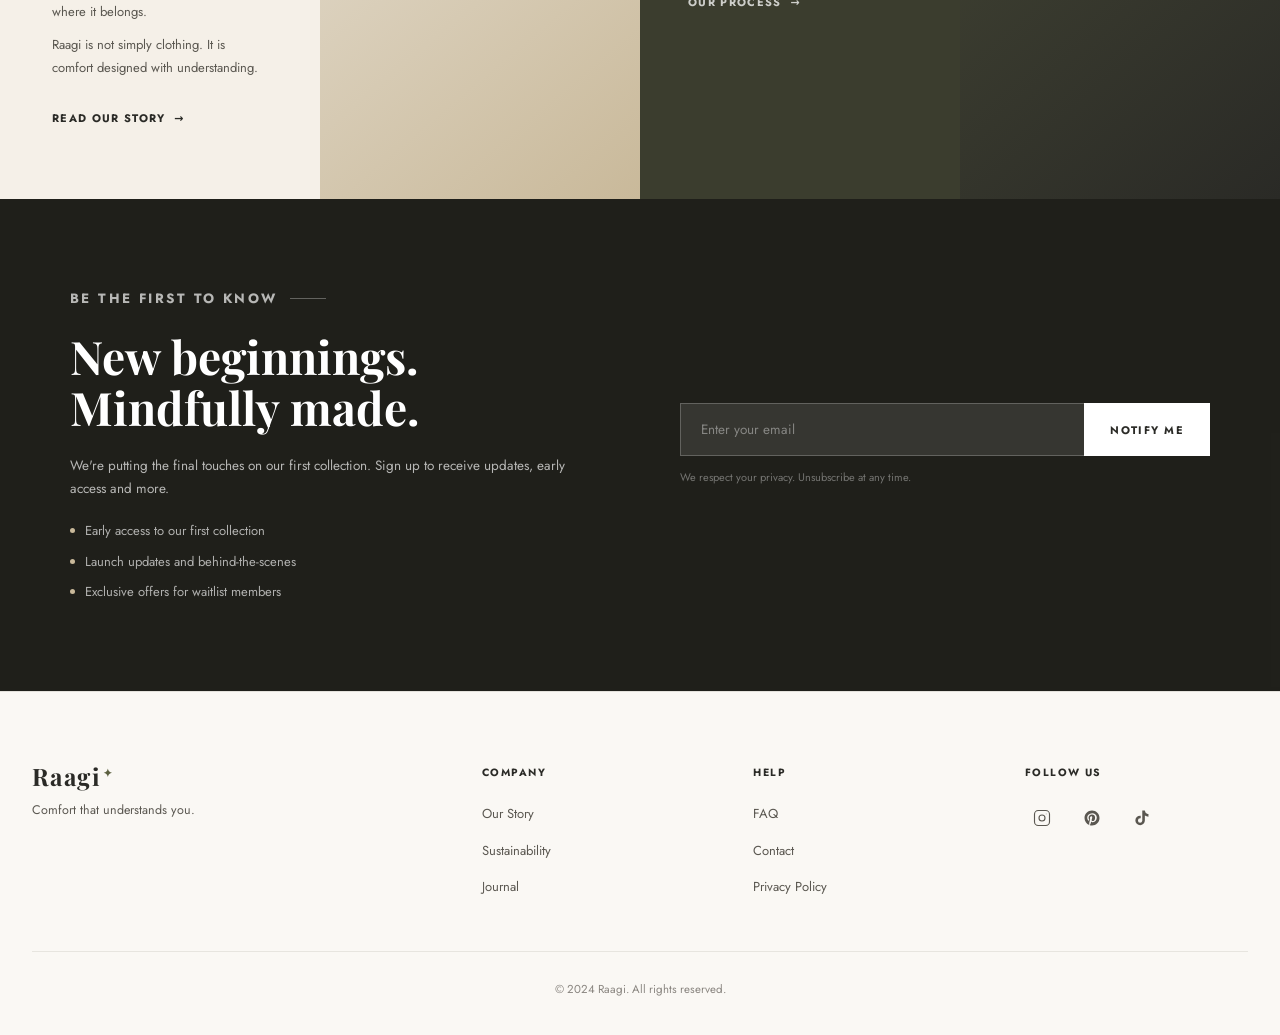
==== commit 5d580265: "Remove broken SVG placeholders, use gradient backgrounds instead" ====
--- a/index.html
+++ b/index.html
@@ -140,7 +140,7 @@
 
       <!-- Fabric image -->
       <div class="story-img-card">
-        <div class="img-placeholder" style="background: url('/images/story-fabric.svg') center/cover no-repeat, linear-gradient(140deg,#ede8df,#c9b99a);">
+        <div class="img-placeholder" style="background: linear-gradient(140deg,#ede8df,#c9b99a);">
           &nbsp;
         </div>
       </div>
@@ -156,7 +156,7 @@
 
       <!-- Craftsmanship image -->
       <div class="story-craft-card">
-        <div class="img-placeholder" style="background: url('/images/craftsmanship.svg') center/cover no-repeat, linear-gradient(140deg,#4a4d38,#2a2a26);">
+        <div class="img-placeholder" style="background: linear-gradient(140deg,#4a4d38,#2a2a26);">
           &nbsp;
         </div>
       </div>
@@ -183,7 +183,7 @@
 
       <div class="waitlist-right">
         <div class="waitlist-form-wrap" id="waitlistFormWrap">
-          <form class="waitlist-form" id="waitlistForm" method="POST" action="https://formspree.io/f/YOUR_FORM_ID" novalidate>
+          <form class="waitlist-form" id="waitlistForm" method="POST" action="https://formspree.io/f/mdarkepk" novalidate>
             <input type="email" id="waitlistEmail" name="email" placeholder="Enter your email" autocomplete="email" required />
             <button type="submit">Notify Me</button>
           </form>
--- a/styles.css
+++ b/styles.css
@@ -204,7 +204,7 @@
 .hero-img {
   position: absolute;
   inset: 0;
-  background: #4a4840 url('/images/hero.svg') center/cover no-repeat;
+  background: #4a4840;
 }
 .hero-overlay {
   position: absolute;
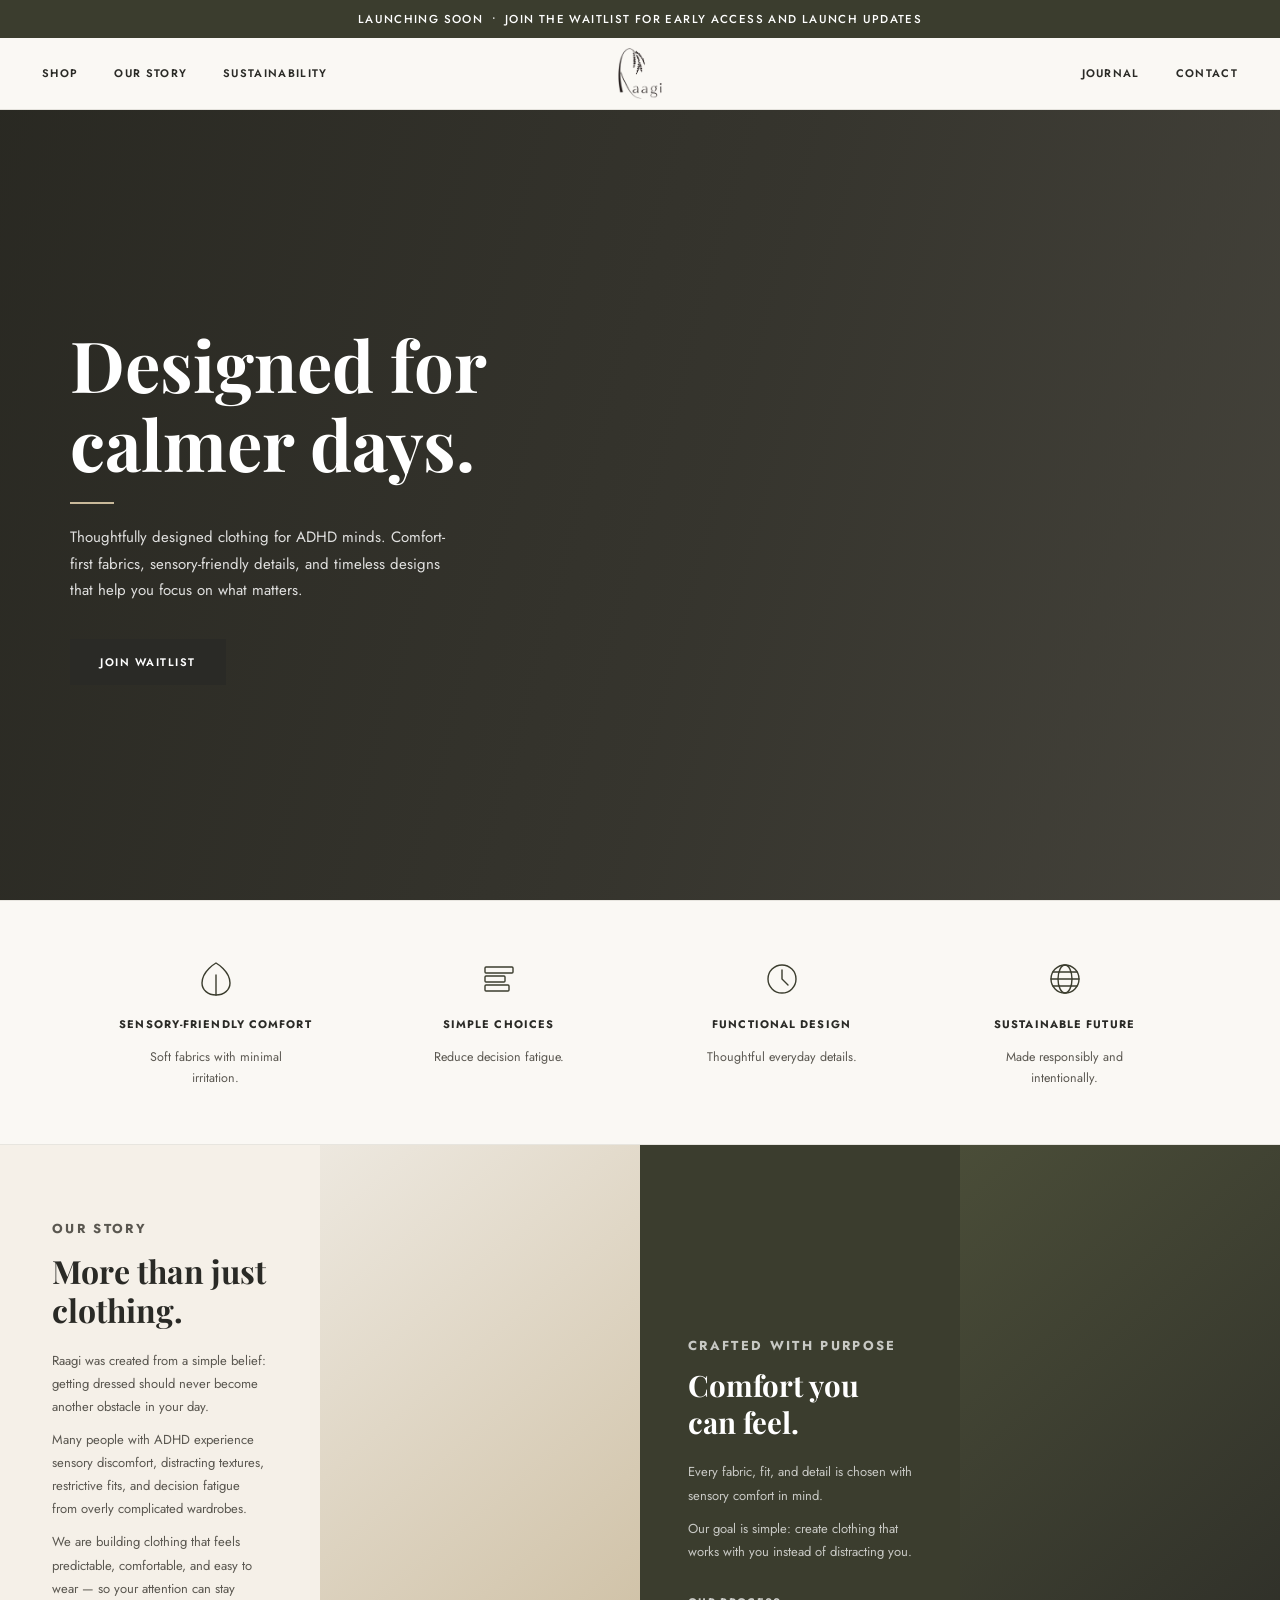
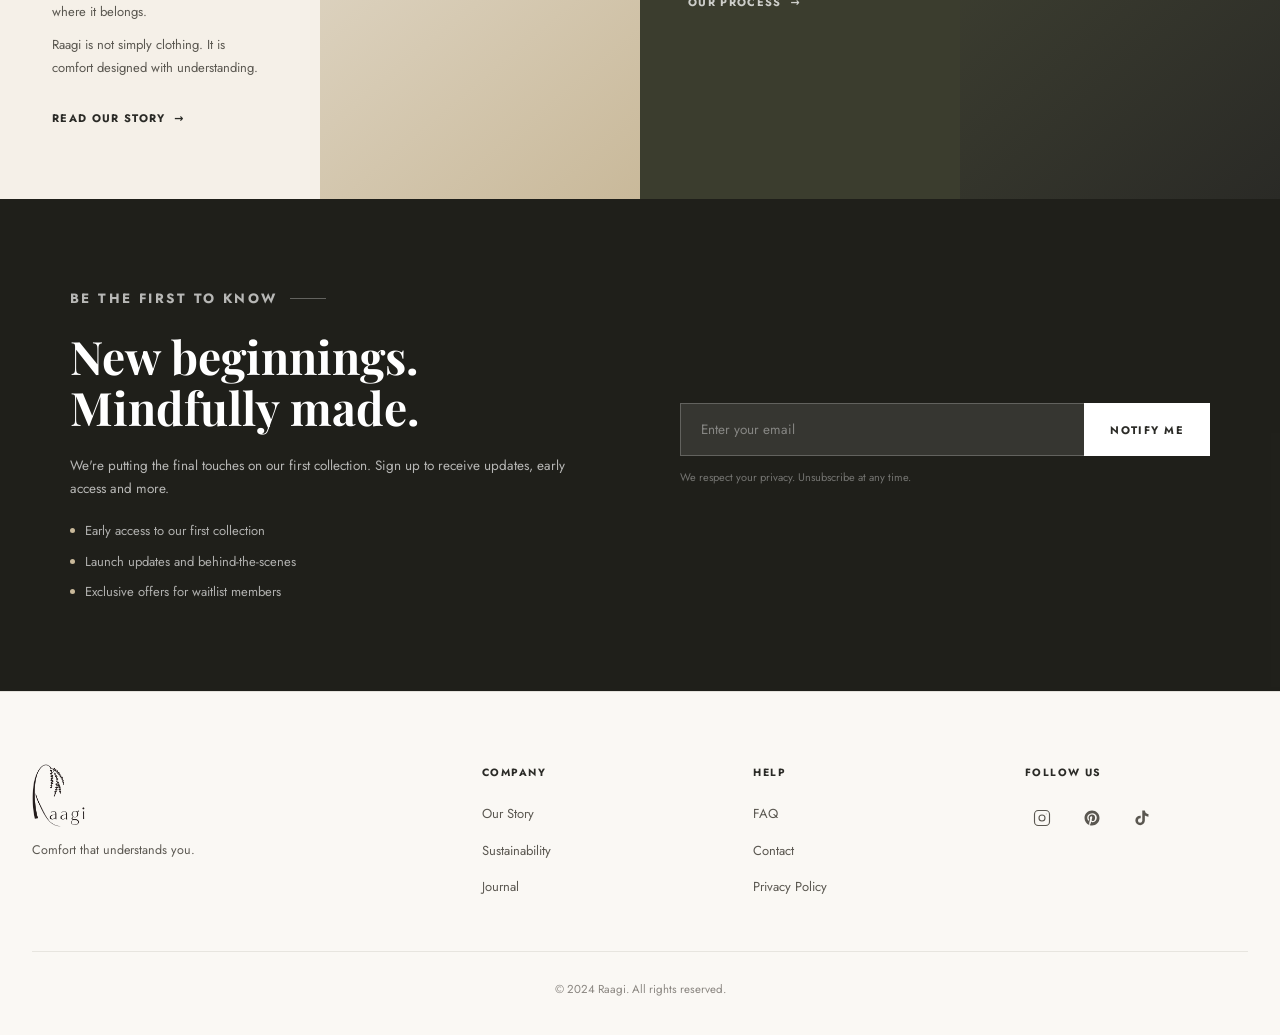
==== commit 02c67a6c: "Added slides" ====
--- a/index.html
+++ b/index.html
@@ -26,7 +26,7 @@
       </div>
 
       <a href="index.html" class="nav-logo">
-        <span class="nav-logo-text">Raagi<sup>✦</sup></span>
+        <img src="/images/logo.png" alt="Raagi" class="nav-logo-img" />
       </a>
 
       <div class="nav-right">
@@ -202,7 +202,7 @@
     <div class="footer-inner">
 
       <div class="footer-brand">
-        <div class="footer-logo-text">Raagi<sup>✦</sup></div>
+        <img src="/images/logo.png" alt="Raagi" class="footer-logo-img" />
         <p class="footer-brand-tagline">Comfort that understands you.</p>
       </div>
 
--- a/styles.css
+++ b/styles.css
@@ -102,25 +102,21 @@
 .nav-logo {
   text-align: center;
   display: flex;
-  flex-direction: column;
-  align-items: center;
-  line-height: 1;
-}
-.nav-logo-text {
-  font-family: var(--font-serif);
-  font-size: 28px;
-  font-weight: 700;
-  letter-spacing: .08em;
-  color: var(--charcoal);
-  line-height: 1;
-  display: flex;
-  align-items: flex-start;
-  gap: 2px;
-}
-.nav-logo-text sup {
-  font-size: 14px;
-  color: var(--olive-light);
-  margin-top: 2px;
+  align-items: center;
+  justify-content: center;
+}
+.nav-logo-img {
+  height: 52px;
+  width: auto;
+  display: block;
+  object-fit: contain;
+}
+.footer-logo-img {
+  height: 64px;
+  width: auto;
+  display: block;
+  object-fit: contain;
+  margin-bottom: 10px;
 }
 
 /* Mobile hamburger */
@@ -556,22 +552,6 @@
   padding-bottom: 52px;
   border-bottom: 1px solid rgba(58,61,46,.10);
 }
-.footer-logo-text {
-  font-family: var(--font-serif);
-  font-size: 24px;
-  font-weight: 700;
-  color: var(--charcoal);
-  letter-spacing: .06em;
-  display: flex;
-  align-items: flex-start;
-  gap: 2px;
-  line-height: 1;
-}
-.footer-logo-text sup {
-  font-size: 11px;
-  color: var(--olive-light);
-  margin-top: 3px;
-}
 .footer-brand-tagline {
   font-size: 12.5px;
   color: var(--text-soft);
@@ -646,75 +626,190 @@
 
 .products-section {
   background: var(--cream);
-  padding: 80px 32px 100px;
+  padding: 72px 40px 100px;
 }
 .products-grid {
-  max-width: 1200px;
+  max-width: 1360px;
   margin: 0 auto;
   display: grid;
-  grid-template-columns: repeat(3, 1fr);
-  gap: 48px 32px;
-}
-.product-card { display: flex; flex-direction: column; }
-.product-img-wrap {
+  grid-template-columns: repeat(4, 1fr);
+  gap: 24px;
+}
+
+/* ── Product card ──────────────────────────────────────────── */
+.product-card {
+  background: var(--white);
+  border-radius: 20px;
+  overflow: hidden;
+  box-shadow: 0 2px 16px rgba(42,42,38,.07), 0 1px 3px rgba(42,42,38,.04);
+  transition: box-shadow .35s ease, transform .35s ease;
+  display: flex;
+  flex-direction: column;
+}
+.product-card:hover {
+  box-shadow: 0 12px 40px rgba(42,42,38,.13), 0 2px 8px rgba(42,42,38,.06);
+  transform: translateY(-4px);
+}
+
+/* ── Carousel ──────────────────────────────────────────────── */
+.card-carousel {
   position: relative;
   aspect-ratio: 3/4;
   overflow: hidden;
-  background: var(--beige-mid);
-  margin-bottom: 20px;
-}
-.product-img-ph {
+  border-radius: 20px 20px 0 0;
+  user-select: none;
+  -webkit-user-select: none;
+}
+.carousel-track {
+  display: flex;
+  height: 100%;
+  transition: transform .42s cubic-bezier(.4,0,.2,1);
+  will-change: transform;
+}
+.carousel-slide {
+  flex: 0 0 100%;
+  height: 100%;
+}
+.slide-img {
   width: 100%;
   height: 100%;
-  background: linear-gradient(140deg, var(--beige-mid) 0%, var(--sand) 100%);
+  display: block;
+}
+
+/* Arrow buttons — visible only on hover */
+.carousel-btn {
+  position: absolute;
+  top: 50%;
+  transform: translateY(-50%);
+  width: 36px;
+  height: 36px;
+  border-radius: 50%;
+  background: rgba(255,255,255,.88);
+  backdrop-filter: blur(6px);
+  -webkit-backdrop-filter: blur(6px);
+  border: none;
+  cursor: pointer;
   display: flex;
   align-items: center;
   justify-content: center;
-  color: rgba(255,255,255,.55);
-  font-size: 11px;
-  letter-spacing: .08em;
-  text-transform: uppercase;
-  transition: transform .5s ease;
-}
-.product-card:hover .product-img-ph { transform: scale(1.04); }
-.product-badge {
+  opacity: 0;
+  pointer-events: none;
+  transition: opacity .22s, background .18s;
+  z-index: 4;
+}
+.carousel-btn:hover { background: var(--white); }
+.carousel-btn svg {
+  width: 14px;
+  height: 14px;
+  stroke: var(--charcoal);
+  fill: none;
+  stroke-width: 2.2;
+  stroke-linecap: round;
+  stroke-linejoin: round;
+}
+.carousel-prev { left: 10px; }
+.carousel-next { right: 10px; }
+.card-carousel:hover .carousel-btn {
+  opacity: 1;
+  pointer-events: auto;
+}
+
+/* Pagination dots — pill style */
+.carousel-dots {
   position: absolute;
-  top: 14px;
-  left: 14px;
+  bottom: 14px;
+  left: 50%;
+  transform: translateX(-50%);
+  display: flex;
+  gap: 5px;
+  align-items: center;
+  z-index: 4;
+}
+.carousel-dot {
+  height: 6px;
+  width: 6px;
+  border-radius: 3px;
+  border: none;
+  background: rgba(255,255,255,.5);
+  cursor: pointer;
+  padding: 0;
+  transition: background .25s, width .28s cubic-bezier(.4,0,.2,1);
+}
+.carousel-dot.active {
+  background: var(--white);
+  width: 18px;
+}
+
+/* Slide label pill */
+.slide-label {
+  position: absolute;
+  top: 12px;
+  left: 12px;
+  background: rgba(255,255,255,.82);
+  backdrop-filter: blur(4px);
+  -webkit-backdrop-filter: blur(4px);
+  color: var(--charcoal);
+  font-family: var(--font-sans);
+  font-size: 9.5px;
+  font-weight: 700;
+  letter-spacing: .10em;
+  text-transform: uppercase;
+  padding: 4px 10px;
+  border-radius: 20px;
+  z-index: 3;
+  pointer-events: none;
+}
+
+/* Launching Soon badge */
+.card-badge {
+  position: absolute;
+  top: 12px;
+  right: 12px;
   background: var(--olive);
   color: var(--white);
-  font-size: 9.5px;
-  font-weight: 700;
-  letter-spacing: .12em;
-  text-transform: uppercase;
-  padding: 5px 11px;
-  z-index: 1;
+  font-size: 9px;
+  font-weight: 700;
+  letter-spacing: .10em;
+  text-transform: uppercase;
+  padding: 4px 10px;
+  border-radius: 20px;
+  z-index: 3;
+}
+
+/* Card info area */
+.card-info {
+  padding: 18px 20px 22px;
+  display: flex;
+  flex-direction: column;
+  flex: 1;
 }
 .product-name {
   font-family: var(--font-serif);
-  font-size: 17px;
-  font-weight: 700;
-  color: var(--charcoal);
+  font-size: 16px;
+  font-weight: 700;
+  color: var(--charcoal);
+  line-height: 1.25;
   margin-bottom: 7px;
 }
 .product-desc {
-  font-size: 12.5px;
+  font-size: 12px;
   color: var(--text-soft);
   line-height: 1.65;
   margin-bottom: 14px;
+  flex: 1;
 }
 .product-swatches {
   display: flex;
   align-items: center;
-  gap: 7px;
+  gap: 6px;
+  margin-top: auto;
 }
 .swatch {
-  width: 16px;
-  height: 16px;
+  width: 15px;
+  height: 15px;
   border-radius: 50%;
   border: 1.5px solid rgba(0,0,0,.12);
   flex-shrink: 0;
-  title: attr(data-name);
 }
 .swatch.sage       { background: #87956e; }
 .swatch.sand       { background: #c9b99a; }
@@ -740,11 +835,14 @@
   .story-img-card.second { grid-column: 1; grid-row: 2; }
 }
 
+@media (max-width: 1100px) {
+  .products-grid { grid-template-columns: repeat(2, 1fr); gap: 20px; }
+}
+
 @media (max-width: 900px) {
   .values-inner { grid-template-columns: repeat(2, 1fr); gap: 36px 24px; }
   .waitlist-inner { grid-template-columns: 1fr; gap: 40px; padding: 64px 40px; }
   .footer-inner { grid-template-columns: 1fr 1fr; row-gap: 40px; }
-  .products-grid { grid-template-columns: repeat(2, 1fr); }
   .nav-left .nav-link,
   .nav-right .nav-link { display: none; }
   .nav-hamburger { display: flex; }
@@ -767,7 +865,8 @@
     border-right: 1px solid rgba(255,255,255,.22);
     border-bottom: none;
   }
-  .products-grid { grid-template-columns: 1fr; max-width: 420px; }
+  .products-section { padding: 52px 20px 80px; }
+  .products-grid { grid-template-columns: 1fr; max-width: 400px; margin: 0 auto; gap: 20px; }
   .announcement-bar { font-size: 10px; letter-spacing: .07em; }
   .nav-inner { padding: 0 20px; }
   .hero-text h1 { font-size: 36px; }
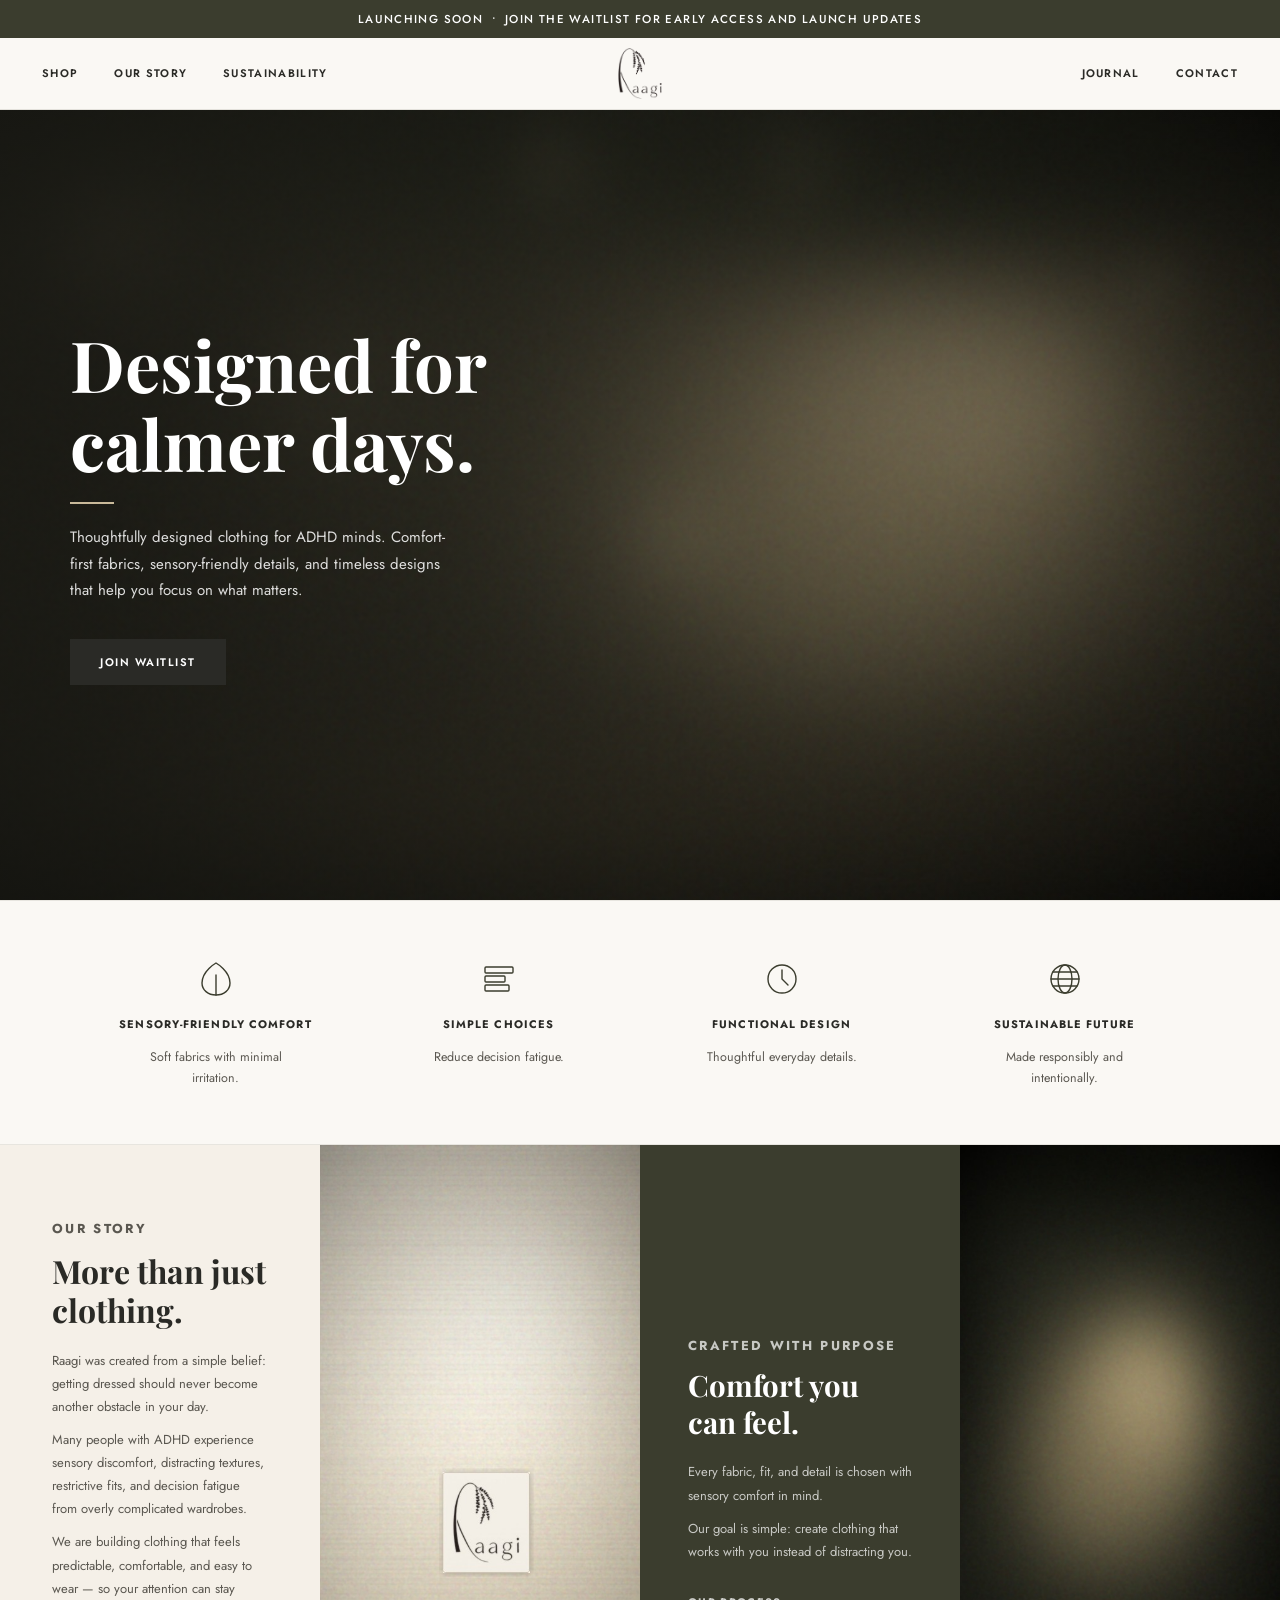
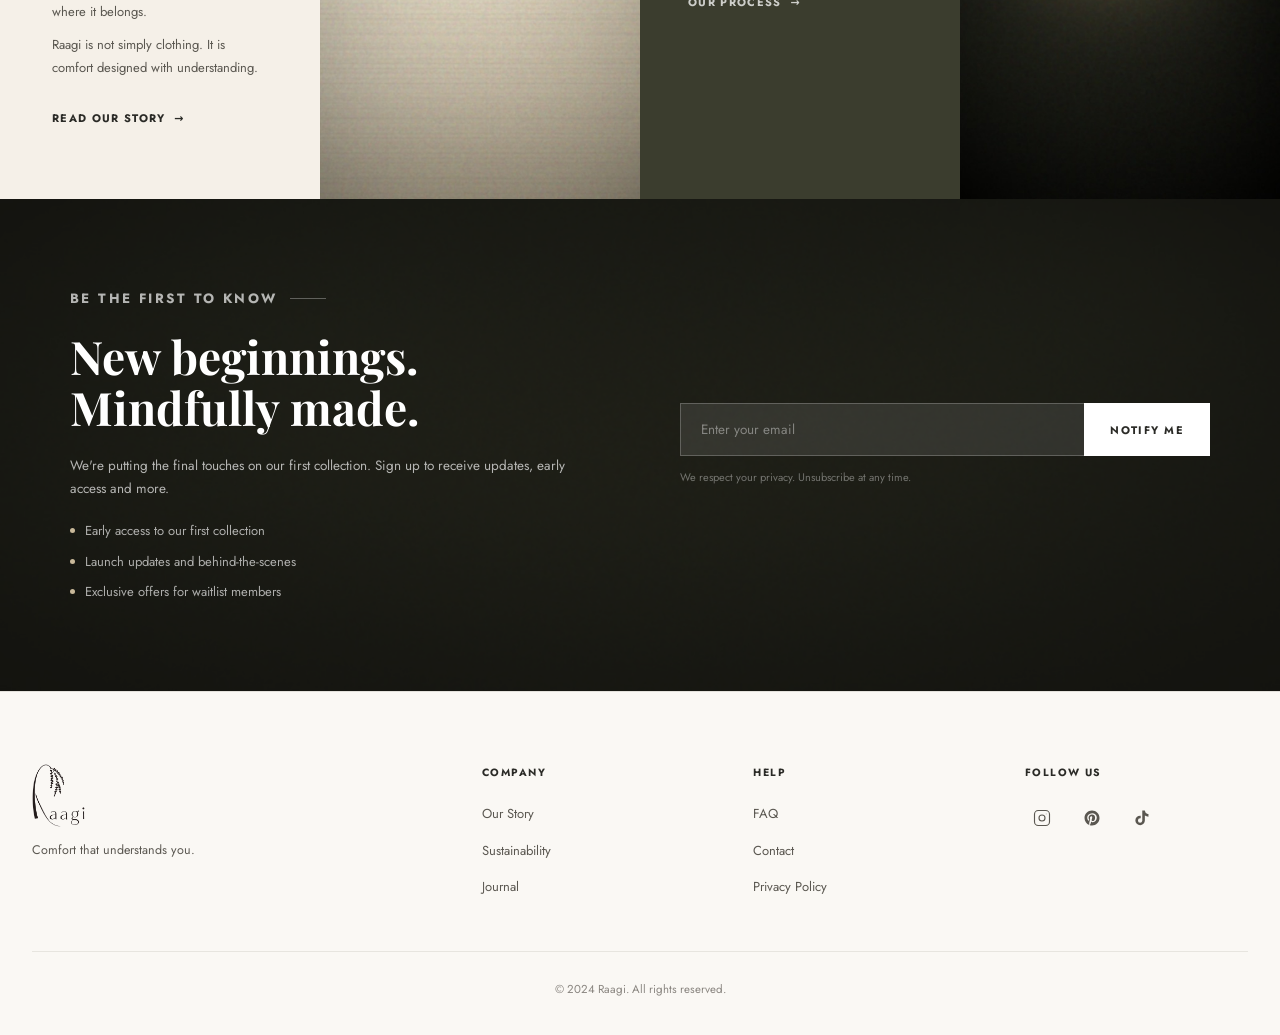
==== commit ba511d33: "Add generated background images for hero, story and waitlist sections" ====
--- a/index.html
+++ b/index.html
@@ -140,7 +140,7 @@
 
       <!-- Fabric image -->
       <div class="story-img-card">
-        <div class="img-placeholder" style="background: linear-gradient(140deg,#ede8df,#c9b99a);">
+        <div class="img-placeholder" style="background: url('/images/story-fabric.jpg') center/cover no-repeat;">
           &nbsp;
         </div>
       </div>
@@ -156,7 +156,7 @@
 
       <!-- Craftsmanship image -->
       <div class="story-craft-card">
-        <div class="img-placeholder" style="background: linear-gradient(140deg,#4a4d38,#2a2a26);">
+        <div class="img-placeholder" style="background: url('/images/craftsmanship.jpg') center/cover no-repeat;">
           &nbsp;
         </div>
       </div>
--- a/styles.css
+++ b/styles.css
@@ -200,7 +200,7 @@
 .hero-img {
   position: absolute;
   inset: 0;
-  background: #4a4840;
+  background: #4a4840 url('/images/hero.jpg') center/cover no-repeat;
 }
 .hero-overlay {
   position: absolute;
@@ -423,7 +423,7 @@
 .waitlist-bg {
   position: absolute;
   inset: 0;
-  background: var(--charcoal);
+  background: var(--charcoal) url('/images/waitlist-bg.jpg') center/cover no-repeat;
 }
 .waitlist-overlay {
   position: absolute;
